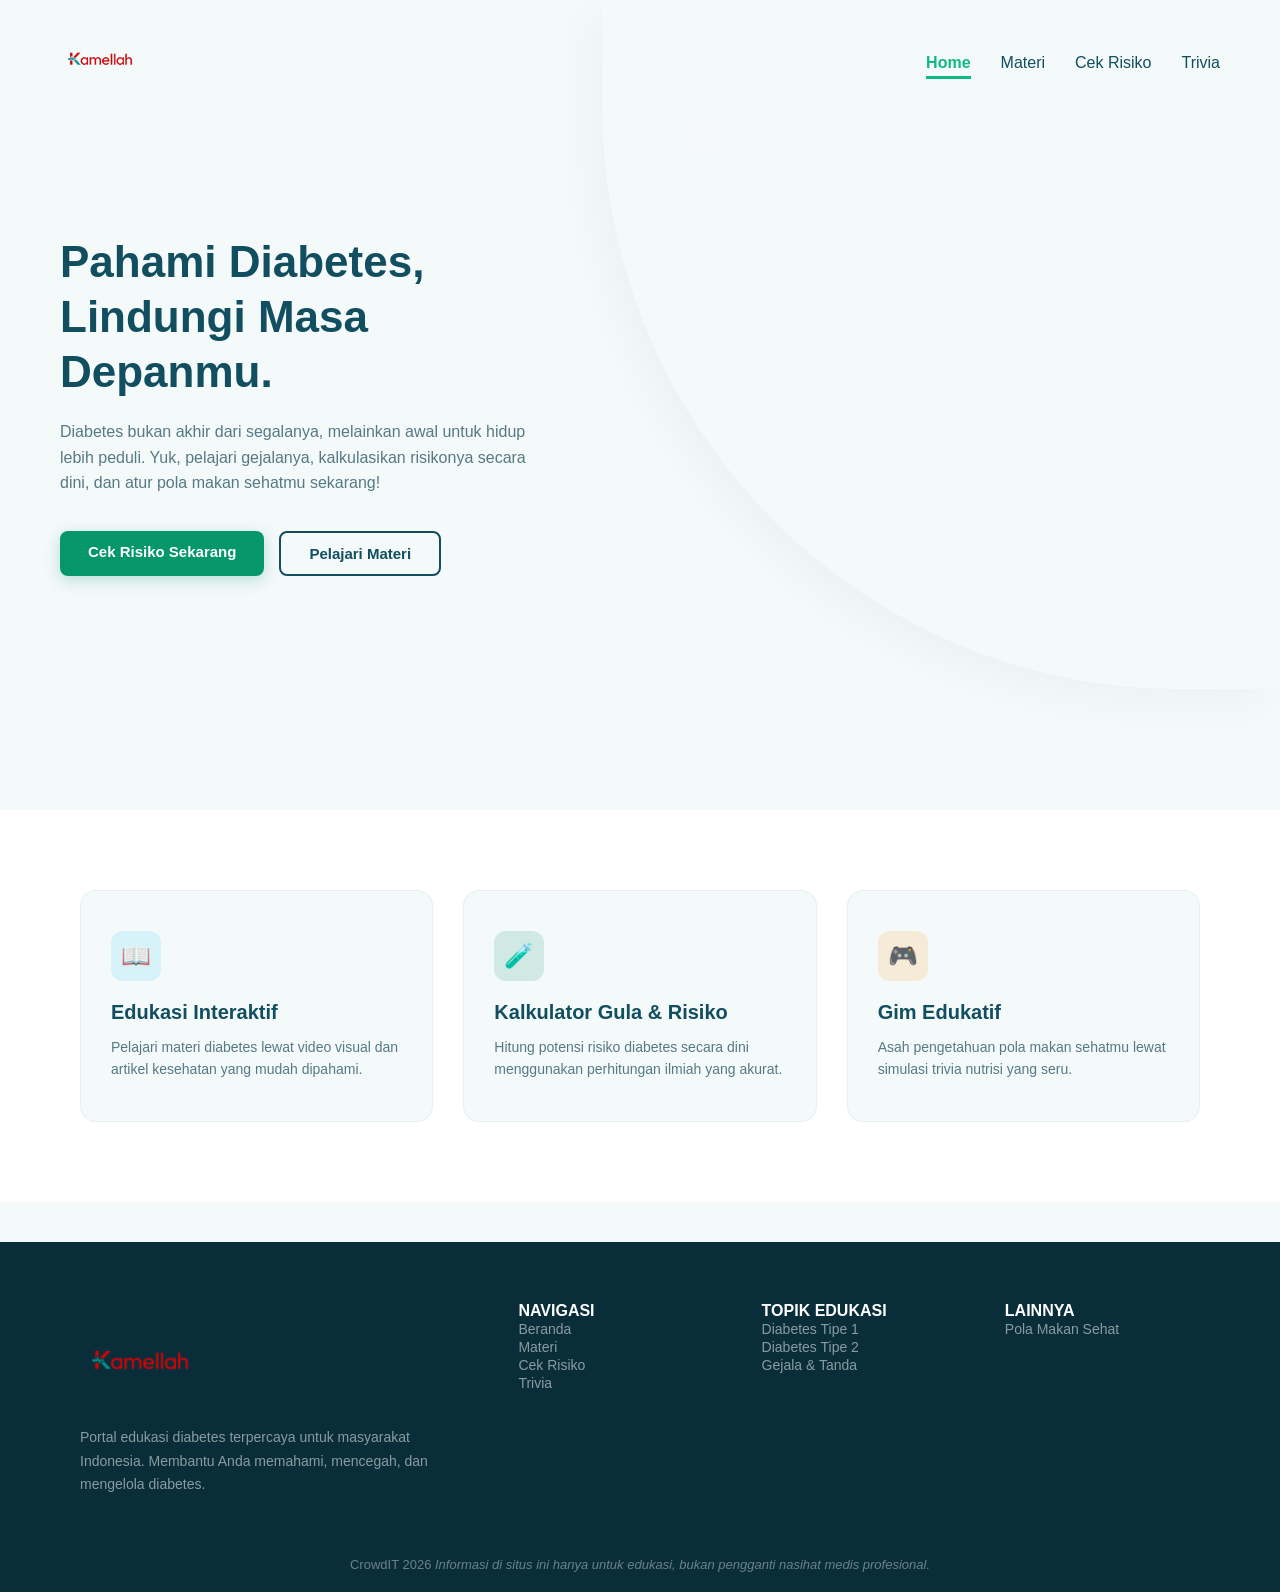
==== index.html @ a0dec3df "Update perbaikan posisi navbar dan footer" ====
<!doctype html>
<html lang="id">
  <head>
    <meta charset="UTF-8" />
    <meta name="viewport" content="width=device-width, initial-scale=1.0" />
    <title>Healthy Education - Portal Edukasi Diabetes</title>

    <link rel="stylesheet" href="tampilan/beranda/beranda.css" />
    <link rel="stylesheet" href="tampilan/global.css"/>
  </head>
  <body>
    <header class="navbar">
      <div class="container navbar-box">
        <div class="logo">
          <a href="index.html"
            ><img
              src="aset/logo/logo.png"
              alt="HEALTHY Web Logo"
              class="logo-img"
          /></a>
        </div>

        <nav>
          <ul class="nav-links">
            <li><a href="index.html" class="nav-item active">Home</a></li>
            <li>
              <a href="tampilan/materi/edukasi.html" class="nav-item">Materi</a>
            </li>
            <li>
              <a href="tampilan/kalkulator/kalkulatorGula.html" class="nav-item"
                >Cek Risiko</a
              >
            </li>
            <li><a href="tampilan/gim/gim.html" class="nav-item">Trivia</a></li>
          </ul>
        </nav>

        <div class="hamburger-menu" id="hamburger-toggle">
          <span class="bar"></span>
          <span class="bar"></span>
          <span class="bar"></span>
        </div>
      </div>
    </header>

    <section class="hero-section">
      <div class="container hero-wrapper">
        <div class="hero-left">
          <h1 class="hero-title">Pahami Diabetes, Lindungi Masa Depanmu.</h1>
          <p class="hero-desc">
            Diabetes bukan akhir dari segalanya, melainkan awal untuk hidup
            lebih peduli. Yuk, pelajari gejalanya, kalkulasikan risikonya secara
            dini, dan atur pola makan sehatmu sekarang!
          </p>
          <div class="hero-action">
            <a href="tampilan/kalkulator/kalkulatorGula.html" class="btn btn-primary"
              >Cek Risiko Sekarang</a
            >
            <a href="tampilan/materi/edukasi.html" class="btn btn-secondary"
              >Pelajari Materi</a
            >
          </div>
        </div>

        <div class="hero-right">
          <div class="medical-bg"></div>
          <div class="video-blob-container">
            <video autoplay loop muted playsinline class="blob-video">
              <source src="aset/vidio/video.mp4" type="video/mp4" />
              Browser Anda tidak mendukung video tag.
            </video>
            <div class="blob-overlay"></div>
          </div>
        </div>
      </div>
    </section>

    <section class="features-section">
      <div class="container">
        <div class="features-grid">
          <div class="feature-card">
            <div class="feature-icon icon-blue">📖</div>
            <h3>Edukasi Interaktif</h3>
            <p>
              Pelajari materi diabetes lewat video visual dan artikel kesehatan
              yang mudah dipahami.
            </p>
          </div>

          <div class="feature-card">
            <div class="feature-icon icon-green">🧪</div>
            <h3>Kalkulator Gula & Risiko</h3>
            <p>
              Hitung potensi risiko diabetes secara dini menggunakan perhitungan
              ilmiah yang akurat.
            </p>
          </div>

          <div class="feature-card">
            <div class="feature-icon icon-orange">🎮</div>
            <h3>Gim Edukatif</h3>
            <p>
              Asah pengetahuan pola makan sehatmu lewat simulasi trivia nutrisi
              yang seru.
            </p>
          </div>
        </div>
      </div>
    </section>

    <footer class="footer">
      <div class="footer-top">
        <div class="footer-grid">
          <div class="foot-brand">
            <a href="index.html" class="foot-logo-link"
              ><img
                src="aset/logo/logo.png"
                alt="HEALTHY Web Logo"
                class="footer-logo-img"
            /></a>
            <p>
              Portal edukasi diabetes terpercaya untuk masyarakat Indonesia.
              Membantu Anda memahami, mencegah, dan mengelola diabetes.
            </p>
          </div>

          <div class="foot-col">
            <h4>NAVIGASI</h4>
            <ul>
              <li><a href="index.html">Beranda</a></li>
              <li><a href="tampilan/materi/edukasi.html">Materi</a></li>
              <li>
                <a href="tampilan/kalkulator/kalkulatorGula.html">Cek Risiko</a>
              </li>
              <li><a href="tampilan/gim/gim.html">Trivia</a></li>
            </ul>
          </div>

          <div class="foot-col">
            <h4>TOPIK EDUKASI</h4>
            <ul>
              <li>
                <a href="tampilan/materi/edukasi.html#diabetes-tipe-1"
                  >Diabetes Tipe 1</a
                >
              </li>
              <li>
                <a href="tampilan/materi/edukasi.html#diabetes-tipe-2"
                  >Diabetes Tipe 2</a
                >
              </li>
              <li>
                <a href="tampilan/materi/edukasi.html#gejala-tanda">Gejala & Tanda</a>
              </li>
            </ul>
          </div>

          <div class="foot-col">
            <h4>LAINNYA</h4>
            <ul>
              <li>
                <a href="tampilan/materi/edukasi.html#pola-makan-sehat"
                  >Pola Makan Sehat</a
                >
              </li>
            </ul>
          </div>
        </div>
      </div>

      <div class="footer-bottom">
        <div class="footer-bottom-box">
          <p>CrowdIT 2026</p>
          <p class="foot-note">
            <em
              >Informasi di situs ini hanya untuk edukasi, bukan pengganti
              nasihat medis profesional.</em
            >
          </p>
        </div>
      </div>
    </footer>

    <script src="/tampilan/beranda/main.js"></script>
  </body>
</html>
---- tampilan/beranda/beranda.css ----
/* ========================================================================
   STYLE HERO & KONTEN UTAMA BERANDA
   ======================================================================== */
.hero-section {
  width: 100%;
  min-height: 620px;
  height: 90vh;
  display: flex;
  align-items: center;
  background-color: #f4f9f9;
  position: relative;
  overflow: hidden;
}

.hero-wrapper {
  display: flex;
  width: 100%;
  max-width: 1200px;
  margin: 0 auto;
  padding: 0 20px;
  align-items: center;
  justify-content: space-between;
}

.hero-page {
  width: 100%;
  padding: 120px 0 60px;
  background: none;
  overflow: hidden;
  margin-top: 64px;
}

.hero-page__content {
  max-width: 860px;
  margin: 0 auto;
  padding: 0 20px;
  text-align: center;
  display: flex;
  flex-direction: column;
  align-items: center;
  opacity: 0;
  transform: translateY(20px);
  animation: fadeUpIn 0.75s ease-out 0.25s forwards;
}

.hero-page__title {
  font-size: clamp(2.4rem, 4vw, 4.5rem);
  line-height: 1.05;
  font-weight: 800;
  color: #114e60;
  margin-bottom: 18px;
  display: inline-flex;
  flex-wrap: wrap;
  justify-content: center;
}

.hero-page__subtitle {
  font-size: 1.05rem;
  line-height: 1.9;
  color: #1f5b67;
  max-width: 720px;
  margin: 0 auto;
  border: none;
}

.hero__word {
  display: inline-block;
  opacity: 0;
  animation: word-reveal 0.6s ease-out forwards;
}

.hero__word:nth-child(1) {
  animation-delay: 0.1s;
}

.hero__word:nth-child(2) {
  animation-delay: 0.2s;
}

.hero__word:nth-child(3) {
  animation-delay: 0.3s;
}

@keyframes word-reveal {
  from {
    opacity: 0;
    transform: translateY(20px);
  }
  to {
    opacity: 1;
    transform: translateY(0);
  }
}

@media screen and (max-width: 768px) {
  .hero-page {
    padding: 100px 0 40px;
    margin-top: 64px;
  }

  .hero-page__title {
    font-size: 2.3rem;
  }
}

.hero-left {
  width: 42%; 
  z-index: 10;
  position: relative;
  display: flex;
  flex-direction: column;
}

.badge {
  display: inline-block;
  align-self: flex-start;
  padding: 6px 12px;
  background-color: rgba(37, 204, 247, 0.15);
  color: #114e60;
  font-weight: 600;
  font-size: 14px;
  border-radius: 20px;
  margin-bottom: 20px;
}

.hero-title {
  font-size: 44px;
  font-weight: 700;
  line-height: 1.25;
  margin-bottom: 20px;
  color: #114e60;
}

.hero-desc {
  font-size: 16px;
  line-height: 1.6;
  color: #557a85;
  margin-bottom: 35px;
}

.hero-action {
  display: flex;
  gap: 15px;
}

/* ========================================================================
   BUTTON STYLING
   ======================================================================== */
.btn {
  display: inline-block;
  padding: 12px 28px;
  font-weight: 600;
  border-radius: 8px;
  transition: all 0.3s ease;
  font-size: 15px;
  text-align: center;
  text-decoration: none;
}

.btn-primary {
  background-color: #059669;
  color: #ffffff;
  box-shadow: 0 4px 15px rgba(5, 150, 105, 0.25);
}

.btn-primary:hover {
  transform: translateY(-3px);
  background-color: #047857;
  box-shadow: 0 6px 20px rgba(5, 150, 105, 0.4);
}

.btn-secondary {
  border: 2px solid #114e60;
  color: #114e60;
  background-color: transparent;
}

.btn-secondary:hover {
  background-color: #114e60;
  border-color: #114e60;
  color: #ffffff;
  transform: translateY(-3px);
  box-shadow: 0 6px 20px rgba(17, 78, 96, 0.2);
}

/* ========================================================================
   KOLOM KANAN: POSITIONING & BACKGROUND EFFECTS
   ======================================================================== */
.hero-section .hero-wrapper .hero-right {
  position: absolute;
  top: 0;
  right: 0;
  width: 53%;
  height: 85% !important;
  z-index: 1;
  display: block !important;
}

.hero-right .medical-bg {
  position: absolute;
  inset: 0;
  pointer-events: none;
  background:
    radial-gradient(
      circle at 15% 20%,
      rgba(255, 255, 255, 0.12),
      transparent 8%
    ),
    radial-gradient(
      circle at 70% 15%,
      rgba(255, 255, 255, 0.08),
      transparent 10%
    ),
    radial-gradient(
      circle at 40% 70%,
      rgba(255, 255, 255, 0.06),
      transparent 12%
    ),
    repeating-linear-gradient(
      45deg,
      rgba(255, 255, 255, 0.06),
      rgba(255, 255, 255, 0.06) 1px,
      transparent 1px,
      transparent 20px
    );
}

.hero-left,
.hero-right {
  opacity: 0;
  transform: translateY(24px);
  animation: fadeUpIn 0.85s ease-out forwards;
}

.hero-left {
  animation-delay: 0.18s;
}

.hero-right {
  animation-delay: 0.32s;
}

@keyframes fadeUpIn {
  from {
    opacity: 0;
    transform: translateY(24px);
  }
  to {
    opacity: 1;
    transform: translateY(0);
  }
}

@keyframes waveFlow {
  0% {
    transform: translateY(0px) skewY(0deg) rotate(0deg);
    border-radius: 0% 0% 0% 85% / 0% 0% 0% 85%;
  }
  50% {
    transform: translateY(-10px) skewY(1deg) rotate(0.2deg);
    border-radius: 0% 0% 0% 80% / 0% 0% 0% 90%;
  }
  100% {
    transform: translateY(4px) skewY(-1deg) rotate(-0.2deg);
    border-radius: 0% 0% 0% 88% / 0% 0% 0% 80%;
  }
}

@keyframes waveInside {
  0% {
    transform: translateY(0px) scale(1);
  }
  50% {
    transform: translateY(-8px) scale(1.01);
  }
  100% {
    transform: translateY(3px) scale(0.997);
  }
}

.hero-section .hero-wrapper .video-blob-container {
  width: 100% !important;
  height: 100% !important;
  position: relative;
  overflow: hidden;
  border-radius: 0% 0% 0% 85% / 0% 0% 0% 85% !important;
  box-shadow: -15px 15px 40px rgba(17, 78, 96, 0.03);
  animation:
    floatFrame 15s ease-in-out infinite alternate,
    waveFlow 12s ease-in-out infinite alternate;
  transform-origin: center;
}

.hero-section .hero-wrapper .blob-video {
  width: 100% !important;
  height: 100% !important;
  object-fit: cover !important; /* Memastikan video padat tanpa distorsi geometri */
  animation: waveInside 12s ease-in-out infinite alternate;
}

.blob-overlay {
  position: absolute;
  top: 0;
  left: 0;
  width: 100%;
  height: 100%;
  background: transparent;
  pointer-events: none;
}

/* ==========================================================================
   FEATURES SECTION & FOOTER
   ========================================================================== */
.features-section {
  padding: 80px 0;
  background-color: #ffffff;
}

.features-grid {
  display: flex;
  justify-content: space-between;
  gap: 30px;
  max-width: 1200px;
  margin: 0 auto;
  padding: 0 20px;
}

.feature-card {
  flex: 1;
  background: #f4f9f9;
  padding: 40px 30px;
  border-radius: 16px;
  transition: all 0.3s ease;
  border: 1px solid rgba(17, 78, 96, 0.05);
}

.feature-card:hover {
  transform: translateY(-10px);
  box-shadow: 0 15px 30px rgba(17, 78, 96, 0.08);
}

.feature-icon {
  width: 50px;
  height: 50px;
  border-radius: 12px;
  display: flex;
  align-items: center;
  justify-content: center;
  font-size: 24px;
  margin-bottom: 20px;
}

.icon-blue {
  background-color: rgba(37, 204, 247, 0.15);
}
.icon-green {
  background-color: rgba(5, 150, 105, 0.15);
}
.icon-orange {
  background-color: rgba(243, 156, 18, 0.15);
}

.feature-card h3 {
  font-size: 20px;
  color: #114e60;
  margin-bottom: 12px;
  font-weight: 700;
}
.feature-card p {
  font-size: 14px;
  color: #557a85;
  line-height: 1.6;
}

/* ==========================================================================
   FOOTER STYLE
   ========================================================================== */
.footer {
  background: #092e3a;
  color: #fff;
  padding-top: 60px;
  margin-top: 40px;
  width: 100%;
}

.footer-top {
  padding-bottom: 40px;
  border-bottom: none;
}

.footer-grid {
  max-width: 1200px;
  margin: 0 auto;
  padding: 0 40px;
  display: grid;
  grid-template-columns: 2fr 1fr 1fr 1fr;
  gap: 48px;
}

.foot-brand .foot-logo {
  font-size: 21px;
  font-weight: 800;
  margin-bottom: 14px;
}
.foot-brand .foot-logo span {
  color: #25ccf7;
}
.foot-brand p {
  font-size: 14px;
  color: rgba(255, 255, 255, 0.52);
  line-height: 1.7;
}

.footer-logo-img {
  height: 120px;
  width: auto;
  object-fit: contain;
}
.foot-col a {
  font-size: 14px;
  color: rgba(255, 255, 255, 0.52);
  text-decoration: none;
  transition: color 0.25s;
}
.foot-col a:hover {
  color: #25ccf7;
}

.footer-bottom {
  padding: 22px 0;
  max-width: 1200px;
  margin: 0 auto;
  padding: 20px 40px;
  text-align: center;
}
.footer-bottom-box {
  display: block;
  font-size: 13px;
  color: rgba(255, 255, 255, 0.4);
  text-align: center;
}
.footer-bottom-box p {
  margin: 0;
  display: inline;
}
.footer-bottom-box p:first-child::after {
  content: " ";
}
.footer-bottom-box .foot-note {
  font-style: italic;
  color: rgba(255, 255, 255, 0.4);
}

/* ========================================================================
   RESPONSIVE LAYOUT (MOBILE & TABLET)
   ======================================================================== */
@media screen and (max-width: 1024px) {
  .hero-title {
    font-size: 36px;
  }
  .hero-right {
    width: 50%;
    height: 80% !important;
  }
}

@media screen and (max-width: 768px) {
  .hero-section {
    min-height: auto;
    height: auto;
    padding-top: 120px;
    padding-bottom: 40px;
  }

  .hero-wrapper {
    flex-direction: column;
    text-align: center;
    gap: 30px;
  }

  .hero-left {
    width: 100%;
    align-items: center;
  }

  .badge {
    align-self: center;
  }
  .hero-title {
    font-size: 34px;
    max-width: 90%;
  }
  .hero-desc {
    max-width: 95%;
    margin-bottom: 25px;
  }

  .hero-left .badge {
    order: 1;
  }
  .hero-left .hero-title {
    order: 2;
  }
  .hero-left .hero-desc {
    order: 3;
  }

  .hero-section .hero-wrapper .hero-right {
    position: relative;
    top: 0;
    right: 0;
    width: 100%;
    height: 300px !important;
    overflow: hidden;
    order: 4;
  }

  .hero-section .hero-wrapper .video-blob-container {
    border-radius: 24px !important; 
  }

  .hero-left .hero-action {
    order: 5;
    justify-content: center;
    width: 100%;
    margin-top: 15px;
  }

  .features-grid {
    flex-direction: column;
    gap: 20px;
  }

  .footer-grid {
    grid-template-columns: 1fr 1fr;
    gap: 30px;
    padding: 0 20px;
  }

  .foot-brand {
    grid-column: 1 / -1;
    text-align: center;
    margin-bottom: 15px;
  }

  .foot-col {
    text-align: center;
  }

  .foot-col h4 {
    font-size: 12px;
    margin-bottom: 14px;
  }

  .foot-col ul {
    gap: 8px;
  }

  .foot-col a {
    font-size: 13px;
  }

  .foot-col:nth-child(2) {
    grid-column: 1;
  }

  .foot-col:nth-child(3) {
    grid-column: 2;
  }

  .foot-col:nth-child(4) {
    grid-column: 1 / -1;
    margin-top: 15px;
  }

  .footer-bottom-box {
    flex-direction: column;
    gap: 12px;
    text-align: center;
  }
}

@media screen and (max-width: 480px) {
  .hero-title {
    font-size: 28px;
  }
  .hero-desc {
    font-size: 14px;
  }
  .hero-section .hero-wrapper .hero-right {
    height: 220px !important;
  }

  .hero-action {
    flex-direction: column;
    gap: 12px;
    width: 90%;
  }
  .btn {
    width: 100%;
  }
}
---- tampilan/global.css ----
/* ========================================================================
   RESET & GLOBAL STYLES
   ======================================================================== */
*, *::before, *::after {
  box-sizing: border-box;
  margin: 0;
  padding: 0;
}

body {
  font-family: 'Segoe UI', Tahoma, Geneva, Verdana, sans-serif;
  background-color: #F4F9F9; 
  color: #114E60;           
  overflow-x: hidden;        
}

a {
  text-decoration: none;    
  color: inherit;            
}

ul {
  list-style: none;          
}

.container {
  width: 100%;
  max-width: 1200px;
  margin: 0 auto;
  padding: 0 20px;
}

/* ========================================================================
   NAVBAR COMPONENTS (DESKTOP)
   ======================================================================== */
.navbar {
  position: fixed;
  top: 0;
  left: 0;
  width: 100%;
  z-index: 1000;
  background-color: transparent; 
  transition: all 0.4s ease;     
  padding: 20px 0;
  height: auto;
  min-height: 64px;
  display: flex;
  align-items: center;
}

.navbar-scrolled {
  background-color: #0a3a47;    
  padding: 15px 0; /* Lebih tipis saat di-scroll */
  box-shadow: 0 4px 20px rgba(0, 0, 0, 0.15);
  backdrop-filter: blur(10px);
}

.navbar-box {
  display: flex;
  justify-content: space-between;
  align-items: center;
  width: 100%;
  padding: 0 20px;
}

.logo a {
  font-size: 24px;
  font-weight: 700;
  color: #114E60;
  transition: color 0.4s ease;
  display: block;
}

.logo-img {
  height: 80px; /* Diatur ulang agar proporsional */
  width: auto;
  object-fit: contain;
}

/* State saat di-scroll */
.navbar-scrolled .logo a { color: #FFFFFF; }
.navbar-scrolled .logo-img { filter: brightness(1.2); }

/* Menu Navigasi Desktop */
.nav-links { display: flex; gap: 30px; }

.nav-item {
  font-size: 16px;
  font-weight: 500;
  color: #114E60;
  transition: all 0.3s ease;
  padding: 5px 0;
  border-bottom: 2px solid transparent;
}

.nav-item:hover, .nav-item.active {
  color: #10B981 !important;
  border-bottom: 3px solid #10B981 !important;
  font-weight: 600;
}

/* Link saat navbar di-scroll */
.navbar-scrolled .nav-item {
  color: #FFFFFF !important;
}

/* Hamburger Menu (hidden on desktop) */
.hamburger-menu {
  display: none; 
  flex-direction: column;
  gap: 5px;
  cursor: pointer;
}

.hamburger-menu .bar {
  width: 25px;
  height: 3px;
  background-color: #114E60; 
  transition: all 0.3s ease;
}

.navbar-scrolled .hamburger-menu .bar {
  background-color: #FFFFFF;
}

/* ========================================================================
   RESPONSIVE NAVBAR (MOBILE & TABLET)
   ======================================================================== */
@media screen and (max-width: 768px) {
  .navbar {
    background-color: #114E60 !important;
    padding: 15px 0;
  }

  .hamburger-menu { display: flex; z-index: 1003; }
  .hamburger-menu .bar { background-color: #FFFFFF !important; }

  /* Mobile menu panel */
  .nav-links {
    position: fixed;
    top: 0;
    left: -100%; 
    width: 100%;
    height: 100vh;
    background-color: #114E60;
    flex-direction: column;
    align-items: center;
    justify-content: center; /* Dipusatkan agar estetik */
    gap: 20px;
    padding: 20px;
    transition: left 0.4s ease;
    z-index: 1002;
  }

  .nav-links.mobile-active { left: 0; }

  .nav-links li { width: 85%; display: flex; justify-content: center; }

  /* Tombol Menu Mobile */
  .nav-item {
    display: block;
    width: 100%;
    text-align: center;
    padding: 16px 0;
    font-size: 18px;
    font-weight: 600;
    background-color: #059669;
    color: #FFFFFF !important;
    border-radius: 12px;
    border-bottom: none !important;
    box-shadow: 0 4px 12px rgba(0, 0, 0, 0.15);
  }

  .nav-item:hover {
    background-color: #25CCF7;
    transform: translateY(-2px);
  }
}
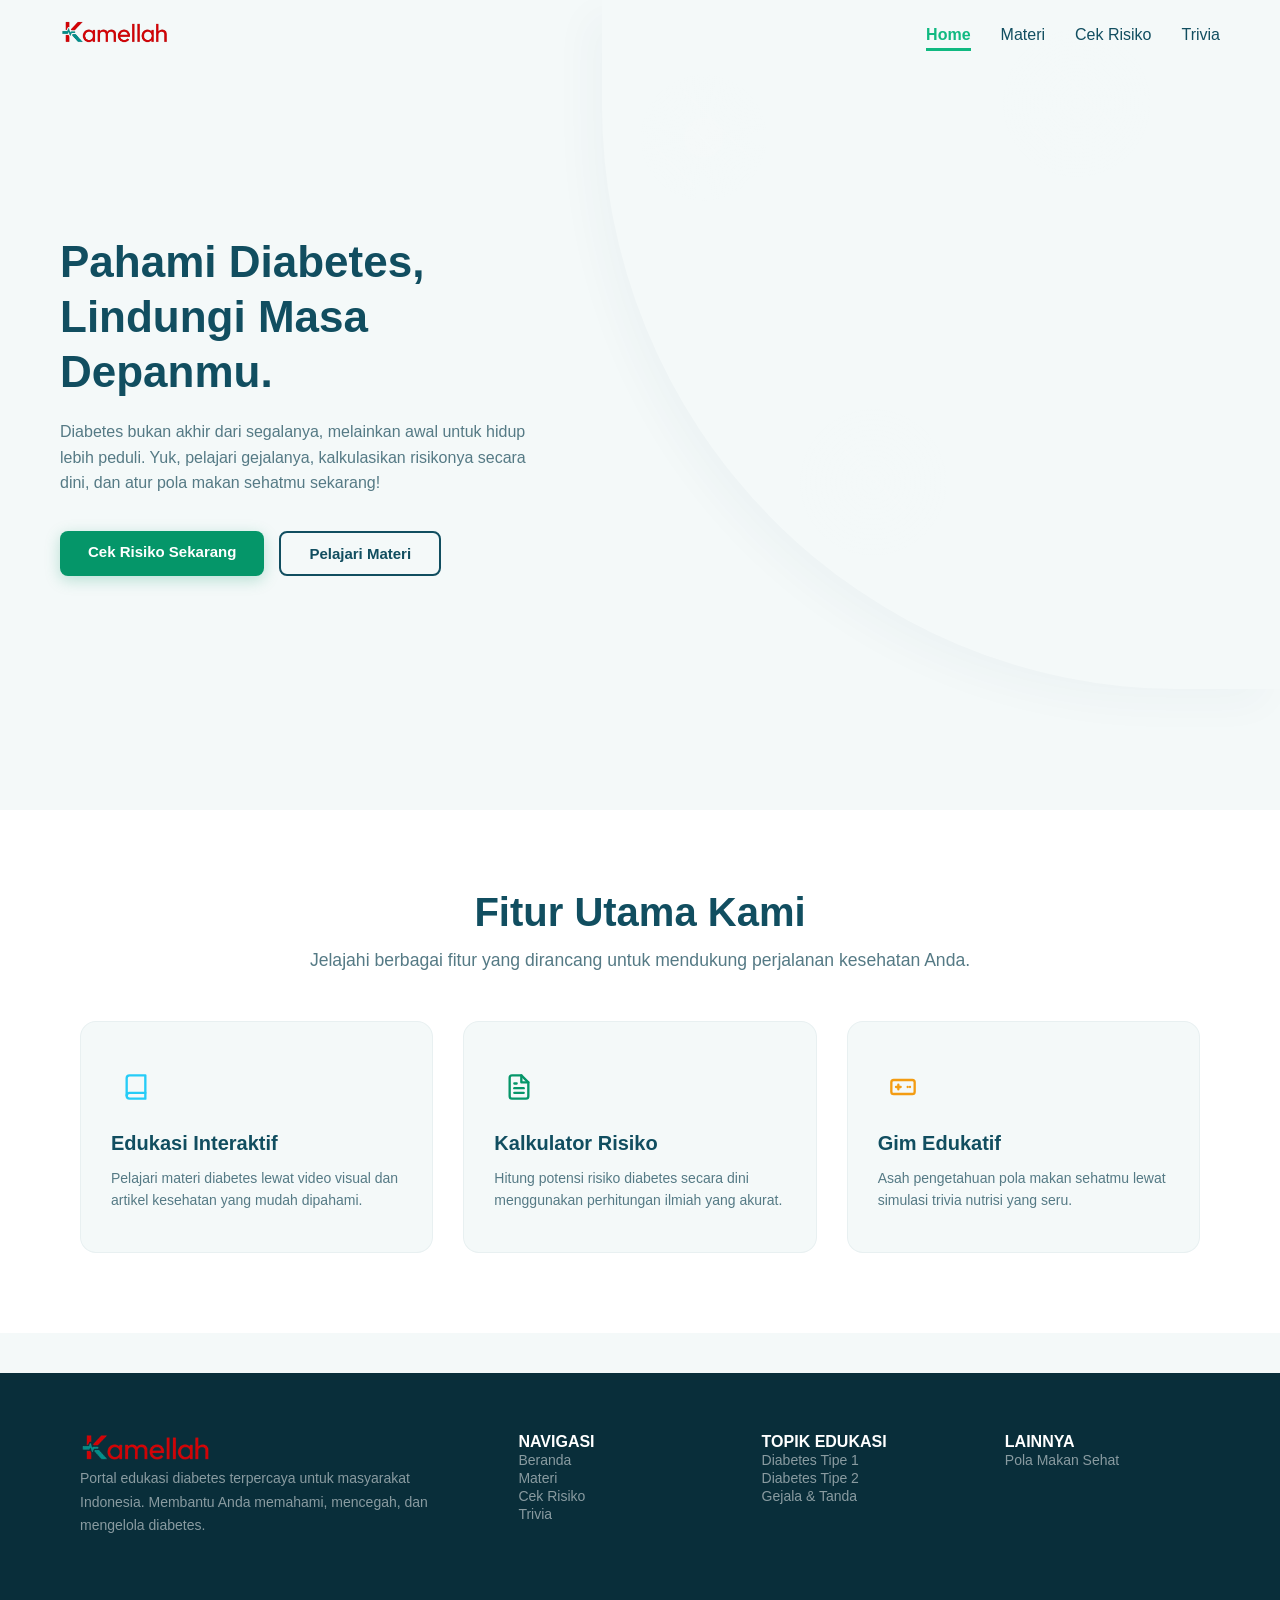
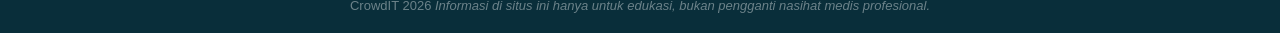
==== commit c0bc6377: "update file css dan html" ====
--- a/index.html
+++ b/index.html
@@ -75,38 +75,40 @@
       </div>
     </section>
 
-    <section class="features-section">
-      <div class="container">
-        <div class="features-grid">
-          <div class="feature-card">
-            <div class="feature-icon icon-blue">📖</div>
-            <h3>Edukasi Interaktif</h3>
-            <p>
-              Pelajari materi diabetes lewat video visual dan artikel kesehatan
-              yang mudah dipahami.
-            </p>
+      <section class="features-section">
+    <div class="container">
+      <div class="features-header">
+        <h2>Fitur Utama Kami</h2>
+        <p>Jelajahi berbagai fitur yang dirancang untuk mendukung perjalanan kesehatan Anda.</p>
+      </div>
+
+      <div class="features-grid">
+        <div class="feature-card">
+          <div class="feature-icon icon-blue">
+            <svg viewBox="0 0 24 24" fill="none" stroke="currentColor" stroke-width="2" stroke-linecap="round" stroke-linejoin="round"><path d="M4 19.5A2.5 2.5 0 0 1 6.5 17H20"></path><path d="M6.5 2H20v20H6.5A2.5 2.5 0 0 1 4 19.5v-15A2.5 2.5 0 0 1 6.5 2z"></path></svg>
           </div>
+          <h3>Edukasi Interaktif</h3>
+          <p>Pelajari materi diabetes lewat video visual dan artikel kesehatan yang mudah dipahami.</p>
+        </div>
 
-          <div class="feature-card">
-            <div class="feature-icon icon-green">🧪</div>
-            <h3>Kalkulator Gula & Risiko</h3>
-            <p>
-              Hitung potensi risiko diabetes secara dini menggunakan perhitungan
-              ilmiah yang akurat.
-            </p>
+        <div class="feature-card">
+          <div class="feature-icon icon-green">
+            <svg viewBox="0 0 24 24" fill="none" stroke="currentColor" stroke-width="2" stroke-linecap="round" stroke-linejoin="round"><path d="M14 2H6a2 2 0 0 0-2 2v16a2 2 0 0 0 2 2h12a2 2 0 0 0 2-2V8z"></path><polyline points="14 2 14 8 20 8"></polyline><line x1="16" y1="13" x2="8" y2="13"></line><line x1="16" y1="17" x2="8" y2="17"></line><polyline points="10 9 9 9 8 9"></polyline></svg>
           </div>
+          <h3>Kalkulator Risiko</h3>
+          <p>Hitung potensi risiko diabetes secara dini menggunakan perhitungan ilmiah yang akurat.</p>
+        </div>
 
-          <div class="feature-card">
-            <div class="feature-icon icon-orange">🎮</div>
-            <h3>Gim Edukatif</h3>
-            <p>
-              Asah pengetahuan pola makan sehatmu lewat simulasi trivia nutrisi
-              yang seru.
-            </p>
+        <div class="feature-card">
+          <div class="feature-icon icon-orange">
+            <svg viewBox="0 0 24 24" fill="none" stroke="currentColor" stroke-width="2" stroke-linecap="round" stroke-linejoin="round"><rect x="2" y="6" width="20" height="12" rx="2"></rect><path d="M6 12h4m-2-2v4m10-2h.01M16 12h.01"></path></svg>
           </div>
+          <h3>Gim Edukatif</h3>
+          <p>Asah pengetahuan pola makan sehatmu lewat simulasi trivia nutrisi yang seru.</p>
         </div>
       </div>
-    </section>
+    </div>
+  </section>
 
     <footer class="footer">
       <div class="footer-top">
--- a/tampilan/beranda/beranda.css
+++ b/tampilan/beranda/beranda.css
@@ -294,7 +294,7 @@
 .hero-section .hero-wrapper .blob-video {
   width: 100% !important;
   height: 100% !important;
-  object-fit: cover !important; /* Memastikan video padat tanpa distorsi geometri */
+  object-fit: cover !important;
   animation: waveInside 12s ease-in-out infinite alternate;
 }
 
@@ -350,16 +350,6 @@
   margin-bottom: 20px;
 }
 
-.icon-blue {
-  background-color: rgba(37, 204, 247, 0.15);
-}
-.icon-green {
-  background-color: rgba(5, 150, 105, 0.15);
-}
-.icon-orange {
-  background-color: rgba(243, 156, 18, 0.15);
-}
-
 .feature-card h3 {
   font-size: 20px;
   color: #114e60;
@@ -371,6 +361,44 @@
   color: #557a85;
   line-height: 1.6;
 }
+
+.features-header {
+  text-align: center;
+  margin-bottom: 50px;
+}
+
+.features-header h2 {
+  font-size: 2.5rem;
+  color: #114e60;
+  margin-bottom: 15px;
+}
+
+.features-header p {
+  color: #557a85;
+  font-size: 1.1rem;
+}
+
+.feature-icon svg {
+  width: 28px;
+  height: 28px;
+}
+
+.icon-blue { color: #25ccf7; }
+.icon-green { color: #059669; }
+.icon-orange { color: #f39c12; }
+
+.features-header {
+  animation: fadeUpIn 1s ease-out forwards;
+}
+
+.feature-card {
+  opacity: 0; 
+  animation: fadeUpIn 1s ease-out forwards;
+}
+
+.feature-card:nth-child(1) { animation-delay: 0.3s; }
+.feature-card:nth-child(2) { animation-delay: 0.5s; }
+.feature-card:nth-child(3) { animation-delay: 0.7s; }
 
 /* ==========================================================================
    FOOTER STYLE
@@ -412,7 +440,7 @@
 }
 
 .footer-logo-img {
-  height: 120px;
+  height: 30px;
   width: auto;
   object-fit: contain;
 }
--- a/tampilan/global.css
+++ b/tampilan/global.css
@@ -50,7 +50,7 @@
 
 .navbar-scrolled {
   background-color: #0a3a47;    
-  padding: 15px 0; /* Lebih tipis saat di-scroll */
+  padding: 15px 0; 
   box-shadow: 0 4px 20px rgba(0, 0, 0, 0.15);
   backdrop-filter: blur(10px);
 }
@@ -63,25 +63,15 @@
   padding: 0 20px;
 }
 
-.logo a {
-  font-size: 24px;
-  font-weight: 700;
-  color: #114E60;
-  transition: color 0.4s ease;
-  display: block;
-}
-
 .logo-img {
-  height: 80px; /* Diatur ulang agar proporsional */
+  height: 25px; 
   width: auto;
   object-fit: contain;
 }
 
-/* State saat di-scroll */
 .navbar-scrolled .logo a { color: #FFFFFF; }
 .navbar-scrolled .logo-img { filter: brightness(1.2); }
 
-/* Menu Navigasi Desktop */
 .nav-links { display: flex; gap: 30px; }
 
 .nav-item {
@@ -99,12 +89,10 @@
   font-weight: 600;
 }
 
-/* Link saat navbar di-scroll */
 .navbar-scrolled .nav-item {
   color: #FFFFFF !important;
 }
 
-/* Hamburger Menu (hidden on desktop) */
 .hamburger-menu {
   display: none; 
   flex-direction: column;
@@ -135,7 +123,6 @@
   .hamburger-menu { display: flex; z-index: 1003; }
   .hamburger-menu .bar { background-color: #FFFFFF !important; }
 
-  /* Mobile menu panel */
   .nav-links {
     position: fixed;
     top: 0;
@@ -145,7 +132,7 @@
     background-color: #114E60;
     flex-direction: column;
     align-items: center;
-    justify-content: center; /* Dipusatkan agar estetik */
+    justify-content: center; 
     gap: 20px;
     padding: 20px;
     transition: left 0.4s ease;
@@ -153,10 +140,8 @@
   }
 
   .nav-links.mobile-active { left: 0; }
-
   .nav-links li { width: 85%; display: flex; justify-content: center; }
-
-  /* Tombol Menu Mobile */
+  
   .nav-item {
     display: block;
     width: 100%;
